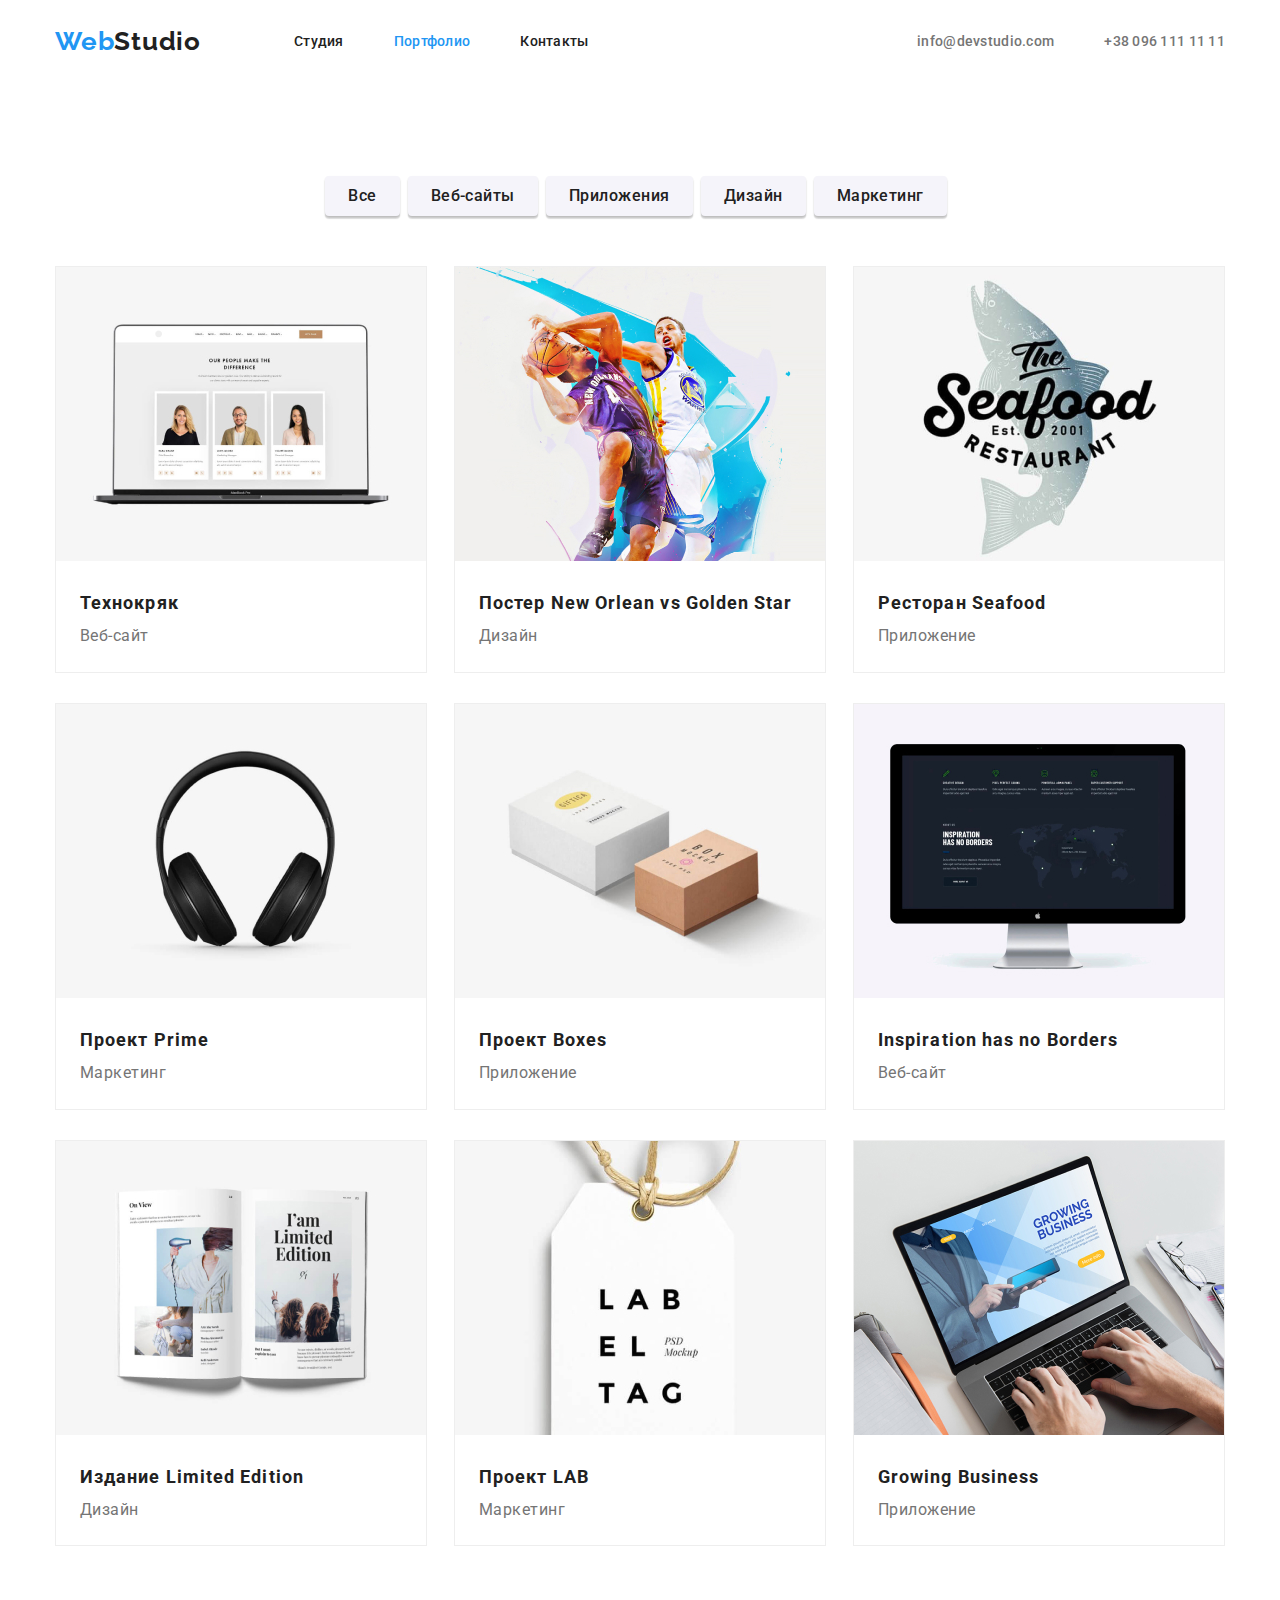
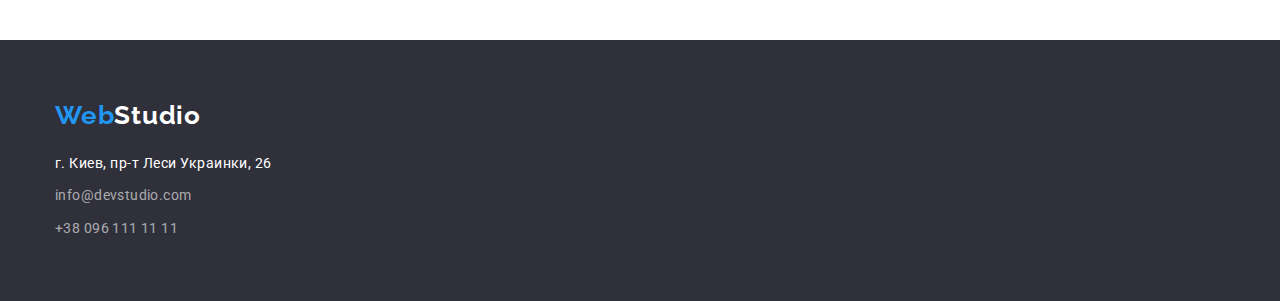
==== portfolio.html @ 3443d998 "проект 4" ====
<!DOCTYPE html>
<html lang="en">
<head>
    <meta charset="UTF-8">
    <meta http-equiv="X-UA-Compatible" content="IE=edge">
    <meta name="viewport" content="width=device-width, initial-scale=1.0">
    <title>Portfolio</title>
    <link rel="preconnect" href="https://fonts.googleapis.com">
    <link rel="preconnect" href="https://fonts.gstatic.com" crossorigin>
    <link href="https://fonts.googleapis.com/css2?family=Raleway:wght@700&family=Roboto:wght@400;500;700;900&display=swap"
     rel="stylesheet">
     <link rel="stylesheet" href="https://cdnjs.cloudflare.com/ajax/libs/modern-normalize/1.1.0/modern-normalize.min.css">
    <link rel="stylesheet" href="./css/styles.css">
</head>
    <body>
        <header class="page-header">
            <div class="container item">
            <nav class="item">
                <a class="logo" href=""><span class="textcolor-web">Web</span><span class="textcolor-studio">Studio</span></a>
        
                <ul class="item">
                    <li class="item-li"><a class="site-nav" href="./index.html">Студия</a></li>
                    <li class="item-li"><a class="site-nav current" href="./portfolio.html">Портфолио</a></li>
                    <li class="item-li"><a class="site-nav" href="">Контакты</a></li>
                </ul>
            </nav>
            <ul class="item">
                <li class="item-li">
                    <a class="site-nav contacts-header" href="mailto:info@devstudio.com">info@devstudio.com</a>
                </li>   
                <li class="item-li">
                    <a class="site-nav contacts-header" href="tel:380961111111">+38 096 111 11 11</a>
                </li>   
           </ul>
        </div>
        </header>
        <main>
            <section class="section">
                <div class="container">
                <ul class="button-position">
                    <li><button class="button-portfolio" type="button">Все</button></li>
                    <li><button class="button-portfolio" type="button">Веб-сайты</button></li>
                    <li><button class="button-portfolio" type="button">Приложения</button></li>
                    <li><button class="button-portfolio" type="button">Дизайн</button></li>
                    <li><button class="button-portfolio" type="button">Маркетинг</button></li>
                </ul>
                </div>
                <div class="container">
                <ul class="section-work">
                    <li class="img-decor-portfolio">
                        <img src="./images/techhokryak-img.jpg" alt="технокряк-веб" width="370">
                       <div class="portfolio-info">
                        <h3 class="section-work-list">Технокряк</h3>
                        <p class="section-work-text">Веб-сайт</p>
                         </div>
                    </li>
                    <li class="img-decor-portfolio">
                        <img src="./images/poster-img.jpg" alt="постер-новый-орлеан" width="370">
                       <div class="portfolio-info">
                        <h3 class="section-work-list">Постер New Orlean vs Golden Star</h3>
                        <p class="section-work-text">Дизайн</p>
                        </div>
                    </li>
                    <li class="img-decor-portfolio">
                        <img src="./images/seafood-img.jpg" alt="ресторан" width="370">
                      <div class="portfolio-info"> 
                        <h3 class="section-work-list">Ресторан Seafood</h3>
                        <p class="section-work-text">Приложение</p>
                        </div>
                    </li>
                    <li class="img-decor-portfolio">
                        <img src="./images/primetime-img.jpg" alt="прайм" width="370">
                        <div class="portfolio-info">
                        <h3 class="section-work-list">Проект Prime</h3>
                        <p class="section-work-text">Маркетинг</p>
                        </div>
                    </li>
                    <li class="img-decor-portfolio">
                        <img src="./images/box-img.jpg" alt="бокс" width="370">
                       <div class="portfolio-info">
                        <h3 class="section-work-list">Проект Boxes</h3>
                        <p class="section-work-text">Приложение</p>
                        </div>
                    </li>
                    <li class="img-decor-portfolio">
                        <img src="./images/no-borders-img.jpg" alt="нет-границ" width="370">
                       <div class="portfolio-info">
                        <h3 class="section-work-list">Inspiration has no Borders</h3>
                        <p class="section-work-text">Веб-сайт</p>
                        </div>
                    </li>
                    <li class="img-decor-portfolio">
                        <img src="./images/limited-img.jpg" alt="лимитед" width="370">
                       <div class="portfolio-info">
                        <h3 class="section-work-list">Издание Limited Edition</h3>
                        <p class="section-work-text">Дизайн</p>
                        </div>
                    </li>
                    <li class="img-decor-portfolio">
                        <img src="./images/lab-img.jpg" alt="лаб" width="370">
                       <div class="portfolio-info">
                        <h3 class="section-work-list">Проект LAB</h3>
                        <p class="section-work-text">Маркетинг</p>
                        </div>
                    </li>
                    <li class="img-decor-portfolio">
                        <img src="./images/business-img.jpg" alt="бизнес" width="370">
                       <div class="portfolio-info">
                        <h3 class="section-work-list">Growing Business</h3>
                        <p class="section-work-text">Приложение</p>
                        </div>
                    </li>
                </ul>
                </div>
            </section>
        </main>
    <footer class="page-footer">
        <div class="container">
                <div class="logo-footer-position">
                    <a class="logo-footer" href=""><span class="textcolor-web">Web</span><span
                    class="textcolor-studio-footer">Studio</span></a>
                </div>
                    <ul class="item-li-footer">
                <li class="adress-footer-position">
                    <address class="address">г. Киев, пр-т Леси Украинки, 26</address>
                </li>
                <li class="mail-footer-position">
                    <a class="site-nav contacts-footer" href="mailto:info@devstudio.com">info@devstudio.com</a>
                </li>
                <li>
                    <a class="site-nav contacts-footer" href="tel:380961111111">+38 096 111 11 11</a>
                </li>
            </ul>
        </div>
    </footer>
    </body>
</html>
---- css/styles.css ----
:root {
  --primary-text-color: #212121;
  --p-text-color: #757575;
  --accent-color: #2196f3;
}
h1,
h2,
h3,
h4,
h5,
h6,
p {
  margin-top: 0;
  margin-bottom: 0%;
}
ul {
  list-style: none;
  padding: 0px;
  margin: 0px;
}
body {
  background-color: #e5e5e5;
  color: var(--primary-text-color);
  font-family: "Raleway", sans-serif;
  font-family: "Roboto", sans-serif;
  letter-spacing: 0.03em;
}

.container {
  margin-right: auto;
  margin-left: auto;
  width: 1200px;
  padding-left: 15px;
  padding-right: 15px;
}
.hero {
  padding-top: 200px;
  padding-bottom: 200px;
  background-color: #2f303a;
  text-align: center;
}
.section {
  padding-top: 94px;
  padding-bottom: 94px;
  background-color: #ffffff;
}
.benefits {
  padding-bottom: 0px;
}

/* навигация */
.page-header {
  margin: auto;
  background-color: #ffffff;
}
.item {
  display: flex;
  align-items: center;
  justify-content: space-between;
}
.site-nav {
  color: var(--primary-text-color);
  font-weight: 500;
  font-size: 14px;
  line-height: 1.15;
  letter-spacing: 0.02em;
  text-decoration: none;
}
.item-li {
  margin-right: 50px;
  display: block;
  padding-top: 32px;
  padding-bottom: 32px;
}
.item .item-li:last-child {
  margin-right: 0px;
}

.item-contacts {
  padding-left: auto;
}

.site-nav:hover,
.site-nav:focus {
  color: var(--accent-color);
}
.site-nav.current {
  color: var(--accent-color);
}
.contacts-header {
  color: var(--p-text-color);
}

/* футер */

.page-footer {
  background-color: #2f303a;
  padding-top: 60px;
  padding-bottom: 60px;
}
.contacts-footer {
  font-style: normal;
  font-weight: normal;
  font-size: 14px;
  line-height: 1.7;
  letter-spacing: 0.03em;
  color: rgba(255, 255, 255, 0.6);
}
.address {
  font-style: normal;
  color: #ffffff;
  font-size: 14px;
  line-height: 1.7;
}

/* логотип */

.logo {
  font-family: "Raleway";
  font-style: 400;
  font-size: 26px;
  line-height: 1.2;
  letter-spacing: 0.03em;
  font-weight: bold;
  text-decoration: none;
  margin-right: 93px;
}
.textcolor-web {
  color: var(--accent-color);
}
.textcolor-studio {
  color: var(--primary-text-color);
}
.textcolor-studio-footer {
  color: #ffffff;
}

.logo-footer {
  font-family: "Raleway";
  font-style: 400;
  font-size: 26px;
  line-height: 1.2;
  letter-spacing: 0.03em;
  font-weight: bold;
  text-decoration: none;
}

.adress-footer-position {
  margin-bottom: 9px;
}
.mail-footer-position {
  margin-bottom: 9px;
}
.logo-footer-position {
  margin-bottom: 20px;
}

.item-li-footer {
  display: block;
}
/* страница студия */

/* достоинства команды */
.head {
  color: #ffffff;
  font-style: 400;
  font-weight: 900;
  font-size: 44px;
  line-height: 1.4;
  text-align: center;
}
.feature {
  display: flex;
}

.feature-text {
  color: var(--p-text-color);
  font-style: 400;
  font-size: 14px;
  line-height: 1.7;
  letter-spacing: 0.03em;
  display: flex;
  margin-right: 30px;
}

.title {
  display: flex;
  color: var(--primary-text-color);
  font-style: 400;
  font-weight: 700;
  font-size: 14px;
  line-height: 1.5;
  letter-spacing: 0.03em;
  text-transform: uppercase;
  margin-bottom: 10px;
  margin-right: 30px;
}
.item-business {
  display: flex;
  align-items: center;
  justify-content: space-between;
}

/* команда */
.team {
  background-color: #f5f4fa;
}

.section-head {
  color: var(--primary-text-color);
  font-style: 400;
  font-weight: 700;
  font-size: 36px;
  line-height: 1.2;
  text-align: center;
  letter-spacing: 0.03em;
  margin-top: 0px;
  margin-bottom: 50px;
}

.section-title-names {
  color: var(--primary-text-color);
  font-style: 400;
  font-weight: 500;
  font-size: 16px;
  line-height: 1.2;
  text-align: center;
}
.section-title-profession {
  font-family: Roboto;
  font-style: normal;
  font-weight: normal;
  font-size: 16px;
  line-height: 1.2;
  letter-spacing: 0.03em;
  color: var(--p-text-color);
  text-align: center;
}
.team-info {
  padding-top: 30px;
  padding-bottom: 30px;
}

/* страница портфолио */

/* работы команды */

.section-work-list {
  color: var(--primary-text-color);
  font-style: normal;
  font-weight: bold;
  font-size: 18px;
  line-height: 2;
  letter-spacing: 0.06em;
  margin-left: 24px;
  margin-bottom: 0px;
}
.button-position {
  display: flex;
  justify-content: center;
  margin-bottom: 50px;
}
.section-work {
  display: flex;
  flex-wrap: wrap;
  justify-content: space-between;
}
.section-work-text {
  font-style: normal;
  font-weight: normal;
  font-size: 16px;
  line-height: 1.9;
  letter-spacing: 0.03em;
  color: var(--p-text-color);
  margin-left: 24px;
  margin-bottom: 0px;
}
.portfolio-info {
  padding-top: 20px;
  padding-bottom: 20px;
}

/* кнопки */

.button-primary {
  font-family: Roboto;
  color: #ffffff;
  background-color: var(--accent-color);
  font-style: normal;
  font-weight: 700;
  font-size: 16px;
  line-height: 1.9;
  border-radius: 4px;
  text-decoration: none;
  cursor: pointer;
  box-shadow: 0px 4px 4px rgba(0, 0, 0, 0.15);
  padding: 10px 32px;
  border: 1px solid transparent;
  margin-right: auto;
  margin-left: auto;
  margin-top: 30px;
}

.button-portfolio:focus,
.button-portfolio:hover {
  color: #ffffff;
  background-color: var(--accent-color);
}
.button-portfolio {
  font-family: Roboto;
  color: var(--primary-text-color);
  background-color: #f5f4fa;
  font-style: normal;
  font-weight: 500;
  font-size: 16px;
  line-height: 1.6;
  letter-spacing: 0.03em;
  cursor: pointer;
  box-shadow: 0px 3px 1px rgba(0, 0, 0, 0.1), 0px 1px 2px rgba(0, 0, 0, 0.08),
    0px 2px 2px rgba(0, 0, 0, 0.12);
  border-radius: 4px;
  padding: 6px 22px;
  text-decoration: none;
  border: 1px solid transparent;
  margin-right: 8px;
}

.img-decor {
  background: #ffffff;
  box-shadow: 0px 1px 3px rgba(0, 0, 0, 0.12), 0px 1px 1px rgba(0, 0, 0, 0.14),
    0px 2px 1px rgba(0, 0, 0, 0.2);
  border-radius: 0px 0px 4px 4px;
}
.img-decor-portfolio {
  background: #ffffff;
  border: 1px solid #eeeeee;
  box-sizing: border-box;
  margin-bottom: 30px;
}
.img-decor-portfolio:nth-last-child(-n + 3) {
  margin-bottom: 0;
}
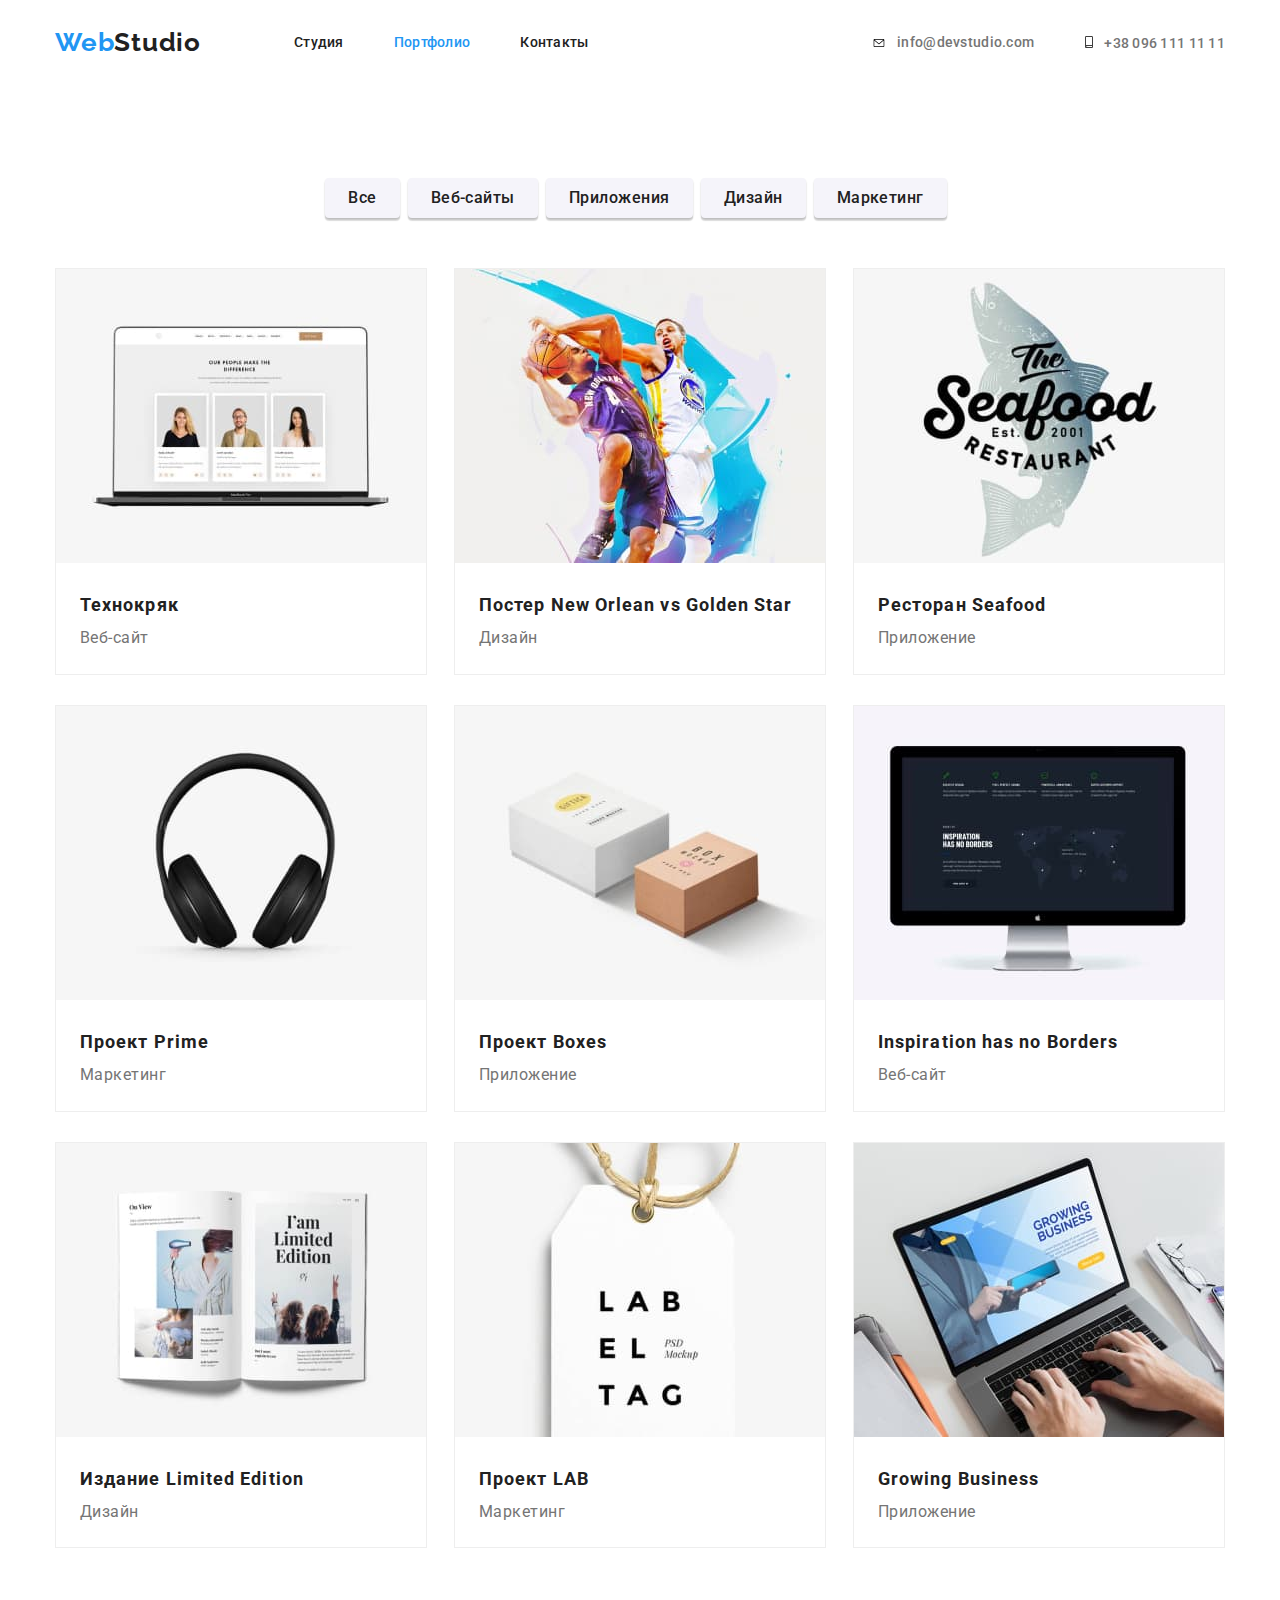
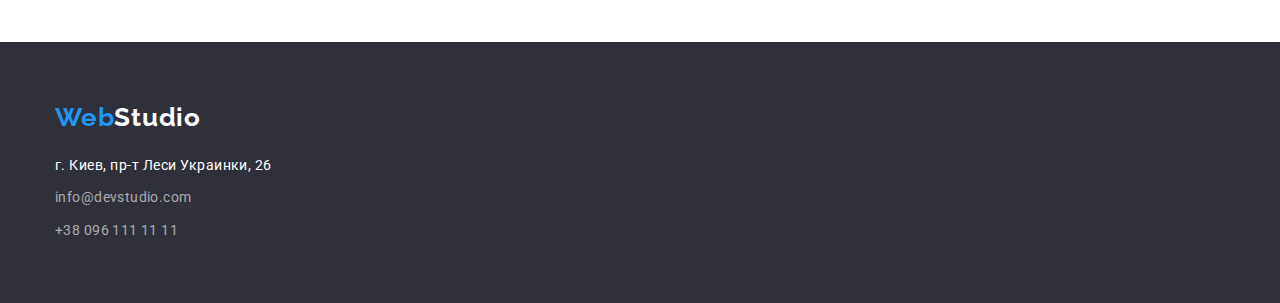
==== commit b71307d5: "работа на ссылками соц сетей" ====
--- a/portfolio.html
+++ b/portfolio.html
@@ -26,12 +26,17 @@
             </nav>
             <ul class="item">
                 <li class="item-li">
-                    <a class="site-nav contacts-header" href="mailto:info@devstudio.com">info@devstudio.com</a>
-                </li>   
+                    <a class="site-nav contacts-header" href="mailto:info@devstudio.com"><svg class="icon-contact" width="16"
+                            height="12">
+                            <use href="/images/symbol-defs.svg#icon-mail"></use>
+                        </svg>info@devstudio.com</a>
+                </li>
                 <li class="item-li">
-                    <a class="site-nav contacts-header" href="tel:380961111111">+38 096 111 11 11</a>
-                </li>   
-           </ul>
+                    <a class="site-nav contacts-header" href="tel:380961111111"><svg class="icon-contact" width="10" height="16">
+                            <use href="./images/symbol-defs.svg#icon-smartphone"></use>
+                        </svg>+38 096 111 11 11</a>
+                </li>
+            </ul>
         </div>
         </header>
         <main>
--- a/css/styles.css
+++ b/css/styles.css
@@ -38,14 +38,24 @@
   padding-bottom: 200px;
   background-color: #2f303a;
   text-align: center;
+  height: 600px;
+  max-width: 1600px;
+  margin-left: auto;
+  margin-right: auto;
+  background-image: linear-gradient(
+      to right,
+      rgba(47, 48, 58, 0.4),
+      rgba(47, 48, 58, 0.4)
+    ),
+    url("../images/Img-hero-background.jpg");
+  background-repeat: no-repeat;
+  background-position: center;
+  background-size: cover;
 }
 .section {
   padding-top: 94px;
   padding-bottom: 94px;
   background-color: #ffffff;
-}
-.benefits {
-  padding-bottom: 0px;
 }
 
 /* навигация */
@@ -106,6 +116,16 @@
   letter-spacing: 0.03em;
   color: rgba(255, 255, 255, 0.6);
 }
+.icon-contact {
+  margin-right: 10px;
+  padding-top: 4px;
+}
+
+.icon-contact:hover,
+.icon-contact:focus {
+  fill: var(--accent-color);
+}
+
 .address {
   font-style: normal;
   color: #ffffff;
@@ -172,6 +192,24 @@
 .feature {
   display: flex;
 }
+.list-feature {
+  width: calc((100% - 3 * 30px) / 4);
+  margin-right: 30px;
+}
+.list-feature:nth-child(4n) {
+  margin-right: 0;
+}
+.icon-advantage {
+  padding: 25px 100px 25px 100px;
+  width: 270px;
+  height: 120px;
+  margin-bottom: 30px;
+  background-color: #f5f4fa;
+}
+
+.benefits {
+  padding-bottom: 0px;
+}
 
 .feature-text {
   color: var(--p-text-color);
@@ -193,7 +231,7 @@
   letter-spacing: 0.03em;
   text-transform: uppercase;
   margin-bottom: 10px;
-  margin-right: 30px;
+  margin-top: 0px;
 }
 .item-business {
   display: flex;
@@ -202,6 +240,7 @@
 }
 
 /* команда */
+
 .team {
   background-color: #f5f4fa;
 }
@@ -241,6 +280,26 @@
   padding-bottom: 30px;
 }
 
+.social-link {
+  padding-left: 32px;
+  padding-right: 32px;
+  display: flex;
+  justify-content: space-between;
+  align-items: center;
+}
+.icon-place {
+  display: flex;
+}
+.icon-link {
+  display: flex;
+  width: 20px;
+  height: 20px;
+  fill: var(--p-text-color);
+}
+.icon-link:hover {
+  background-color: var(--accent-color);
+  fill: #ffffff;
+}
 /* страница портфолио */
 
 /* работы команды */
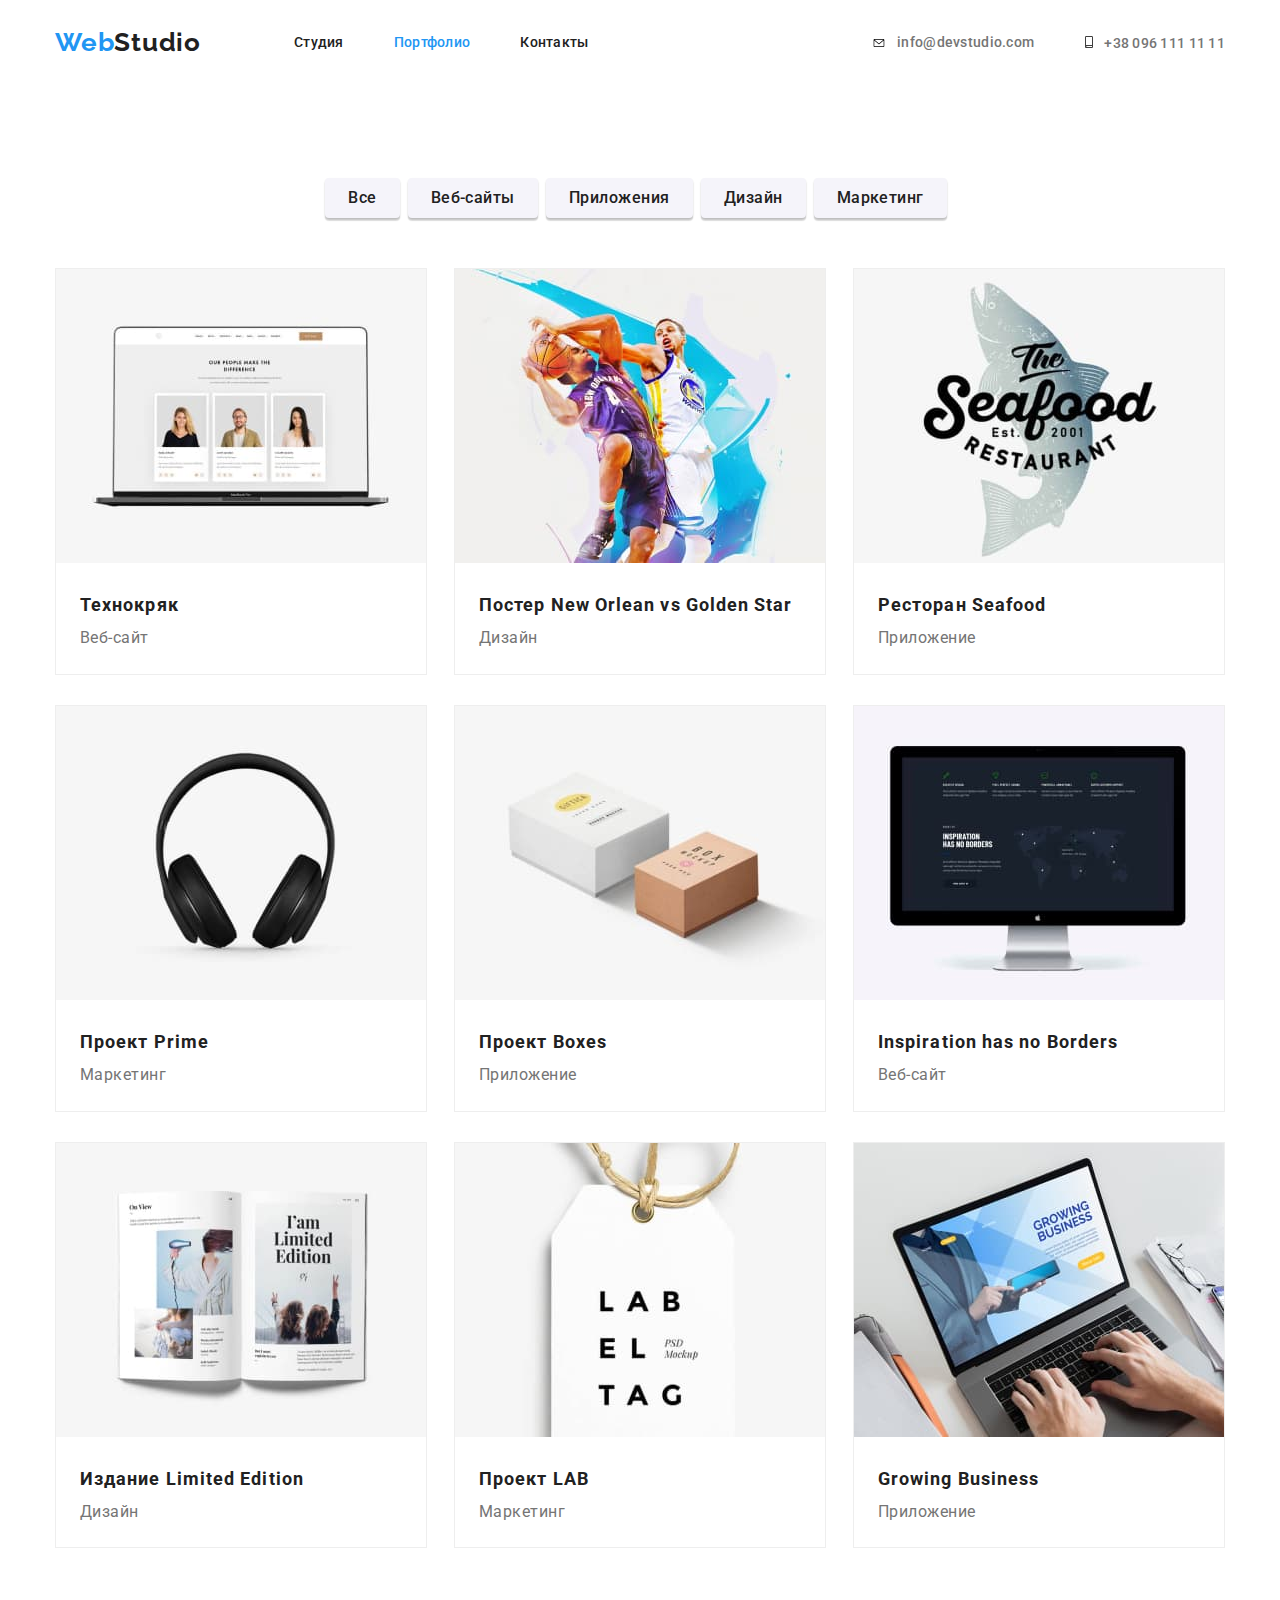
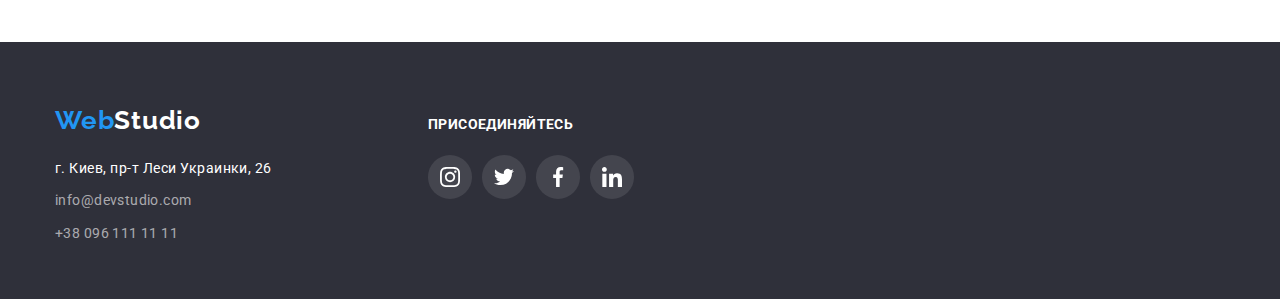
==== commit 88df10be: "svg" ====
--- a/portfolio.html
+++ b/portfolio.html
@@ -119,24 +119,45 @@
                 </div>
             </section>
         </main>
-    <footer class="page-footer">
-        <div class="container">
-                <div class="logo-footer-position">
-                    <a class="logo-footer" href=""><span class="textcolor-web">Web</span><span
-                    class="textcolor-studio-footer">Studio</span></a>
-                </div>
-                    <ul class="item-li-footer">
-                <li class="adress-footer-position">
-                    <address class="address">г. Киев, пр-т Леси Украинки, 26</address>
-                </li>
-                <li class="mail-footer-position">
-                    <a class="site-nav contacts-footer" href="mailto:info@devstudio.com">info@devstudio.com</a>
-                </li>
-                <li>
-                    <a class="site-nav contacts-footer" href="tel:380961111111">+38 096 111 11 11</a>
-                </li>
-            </ul>
+<footer class="page-footer">
+    <div class="container">
+        <div class="container-adress">
+            <div class="social-adress-place">
+                <ul class="item-li-footer">
+                    <li class="logo-footer-position">
+                        <a class="logo-footer" href=""><span class="textcolor-web">Web</span><span
+                                class="textcolor-studio-footer">Studio</span></a>
+                    </li>
+                    <li class="adress-footer-position">
+                        <address class="address">г. Киев, пр-т Леси Украинки, 26</address>
+                    </li>
+                    <li class="mail-footer-position">
+                        <a class="site-nav contacts-footer" href="mailto:info@devstudio.com">info@devstudio.com</a>
+                    </li>
+                    <li>
+                        <a class="site-nav contacts-footer" href="tel:380961111111">+38 096 111 11 11</a>
+                    </li>
+                </ul>
+            </div>
+            <div class="social-link-place">
+                <h3 class="title-footer">ПРИСОЕДИНЯЙТЕСЬ</h3>
+                <ul class="social-link-footer">
+                    <li class="icon-place-footer"><a href="https://www.instagram.com"><svg class="icon-link-footer">
+                                <use href="./images/symbol-defs.svg#icon-instagram"></use>
+                            </svg></a></li>
+                    <li class="icon-place-footer"><a href="https://www.twitter.com"><svg class="icon-link-footer">
+                                <use href="./images/symbol-defs.svg#icon-twitter"></use>
+                            </svg></a></li>
+                    <li class="icon-place-footer"><a href="https://www.facebook.com"><svg class="icon-link-footer">
+                                <use href="./images/symbol-defs.svg#icon-facebook"></use>
+                            </svg></a></li>
+                    <li class="icon-place-footer"><a href="https://www.linkedin.com"><svg class="icon-link-footer">
+                                <use href="./images/symbol-defs.svg#icon-linkedin"></use>
+                            </svg></a></li>
+                </ul>
+            </div>
         </div>
-    </footer>
+    </div>
+</footer>
     </body>
 </html>--- a/css/styles.css
+++ b/css/styles.css
@@ -105,8 +105,6 @@
 
 .page-footer {
   background-color: #2f303a;
-  padding-top: 60px;
-  padding-bottom: 60px;
 }
 .contacts-footer {
   font-style: normal;
@@ -165,6 +163,10 @@
   text-decoration: none;
 }
 
+.logo-footer-position {
+  margin-bottom: 20px;
+}
+
 .adress-footer-position {
   margin-bottom: 9px;
 }
@@ -177,6 +179,59 @@
 
 .item-li-footer {
   display: block;
+}
+
+.title-footer {
+  display: flex;
+  color: #ffffff;
+  font-style: 400;
+  font-weight: 700;
+  font-size: 14px;
+  line-height: 1.5;
+  letter-spacing: 0.03em;
+  text-transform: uppercase;
+  margin-bottom: 0px;
+  margin-top: 0px;
+}
+
+.social-link-footer {
+  display: flex;
+  align-items: center;
+  padding-top: 20px;
+}
+.icon-place-footer {
+  padding: 0;
+  border: none;
+  width: 44px;
+  height: 44px;
+  border-radius: 50%;
+  display: flex;
+  justify-content: center;
+  align-items: center;
+  background: rgba(255, 255, 255, 0.1);
+  margin-right: 10px;
+}
+.icon-link-footer {
+  display: flex;
+  width: 20px;
+  height: 20px;
+  fill: #ffffff;
+}
+.icon-link-footer:hover,
+.icon-place-footer:hover {
+  background-color: var(--accent-color);
+  fill: #ffffff;
+}
+
+.social-link-place {
+  padding-left: 156px;
+  padding-top: 72px;
+  padding-bottom: 100px;
+}
+
+.container-adress {
+  display: flex;
+  align-items: baseline;
 }
 /* страница студия */
 
@@ -244,6 +299,12 @@
 .team {
   background-color: #f5f4fa;
 }
+.item-team {
+  display: flex;
+  align-items: center;
+  justify-content: space-between;
+  padding-top: 50px;
+}
 
 .section-head {
   color: var(--primary-text-color);
@@ -274,6 +335,7 @@
   letter-spacing: 0.03em;
   color: var(--p-text-color);
   text-align: center;
+  padding-top: 10px;
 }
 .team-info {
   padding-top: 30px;
@@ -281,14 +343,22 @@
 }
 
 .social-link {
+  display: flex;
+  justify-content: space-around;
+  align-items: center;
   padding-left: 32px;
   padding-right: 32px;
-  display: flex;
-  justify-content: space-between;
-  align-items: center;
+  padding-top: 16px;
 }
 .icon-place {
-  display: flex;
+  padding: 0;
+  border: none;
+  width: 44px;
+  height: 44px;
+  border-radius: 50%;
+  display: flex;
+  justify-content: center;
+  align-items: center;
 }
 .icon-link {
   display: flex;
@@ -296,10 +366,43 @@
   height: 20px;
   fill: var(--p-text-color);
 }
-.icon-link:hover {
+.icon-link:hover,
+.icon-place:hover {
   background-color: var(--accent-color);
   fill: #ffffff;
 }
+
+/* секция "постоянные клиенты" */
+.list-company {
+  display: flex;
+  justify-content: center;
+}
+.icon-clients {
+  display: flex;
+  width: 170px;
+  height: 92px;
+  justify-content: center;
+  align-items: center;
+  margin-right: 15px;
+  margin-left: 15px;
+  border: 1px solid #afb1b8;
+  box-sizing: border-box;
+  border-radius: 4px;
+}
+.icon {
+  fill: #afb1b8;
+}
+.icon:focus,
+.icon:hover {
+  fill: var(--accent-color);
+}
+
+.icon-clients:hover,
+.icon-clients:focus {
+  border: 1px solid var(--accent-color);
+  fill: var(--accent-color);
+}
+
 /* страница портфолио */
 
 /* работы команды */
